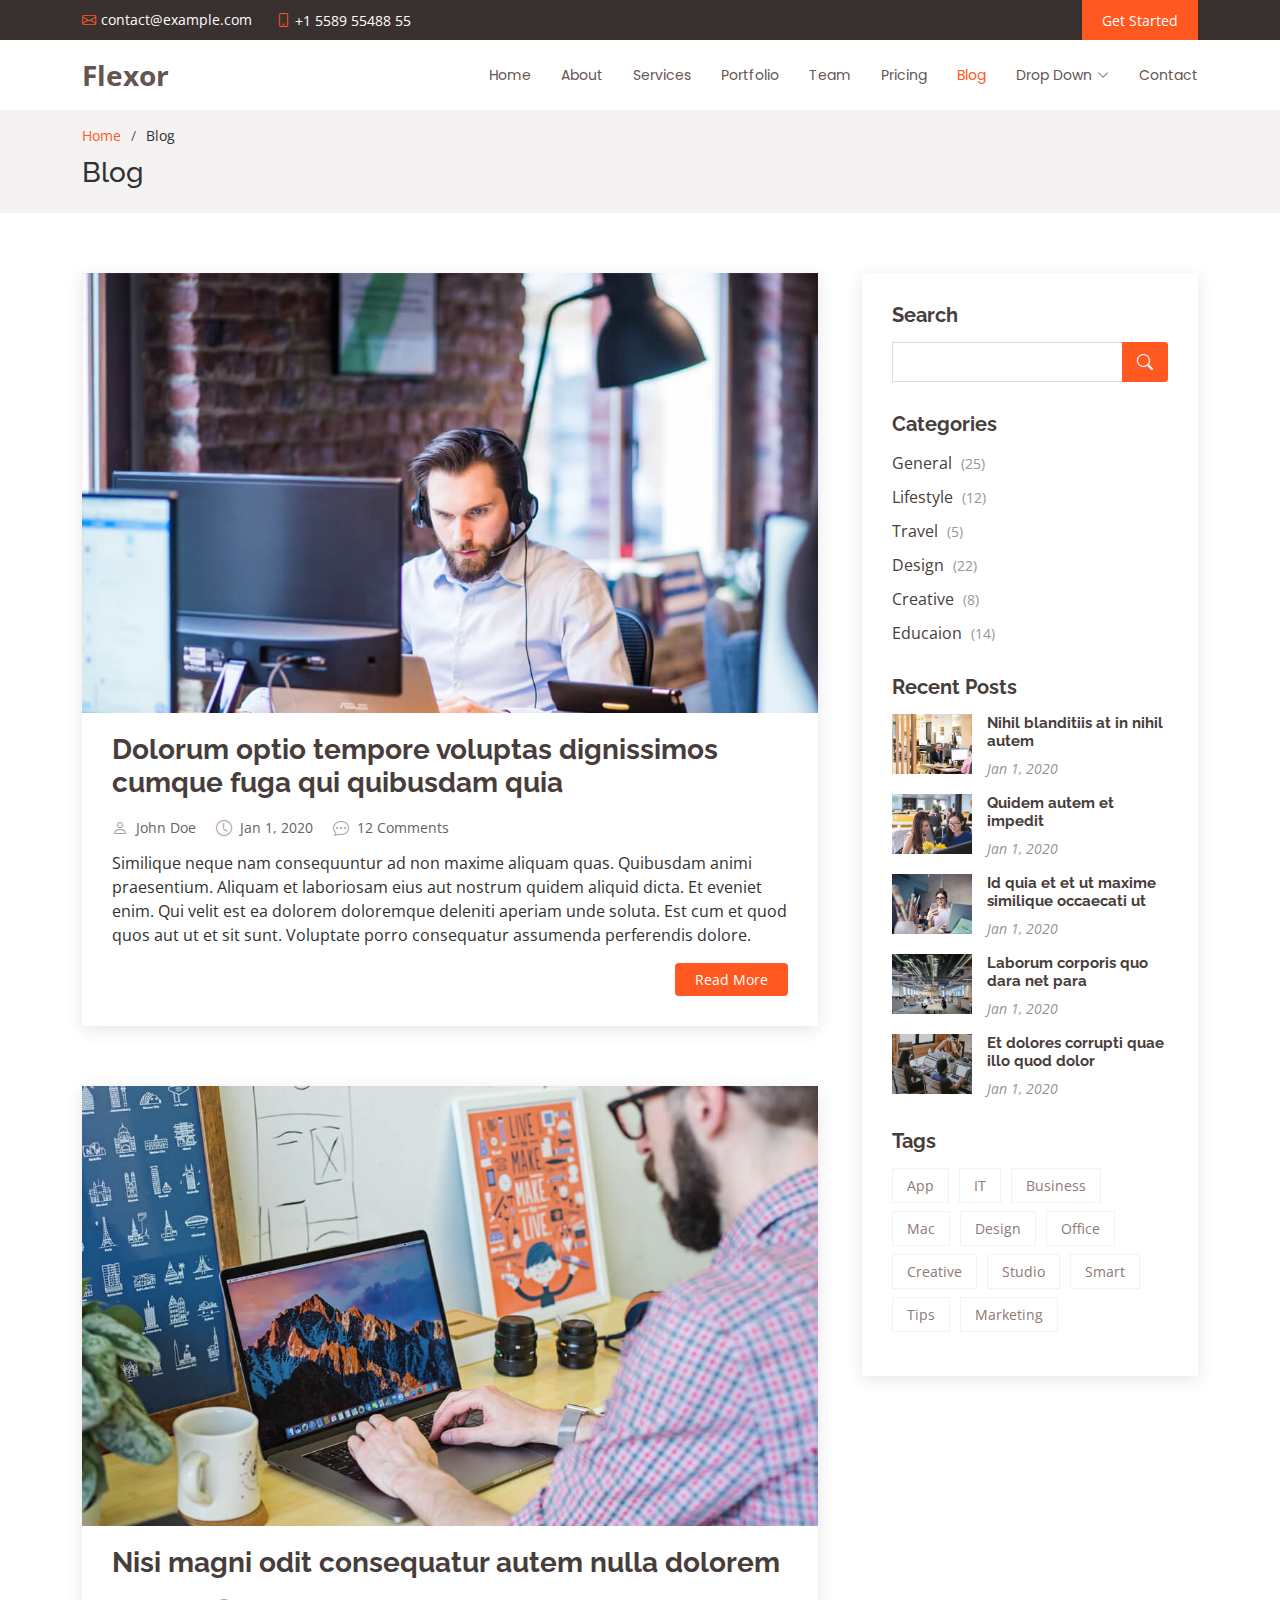
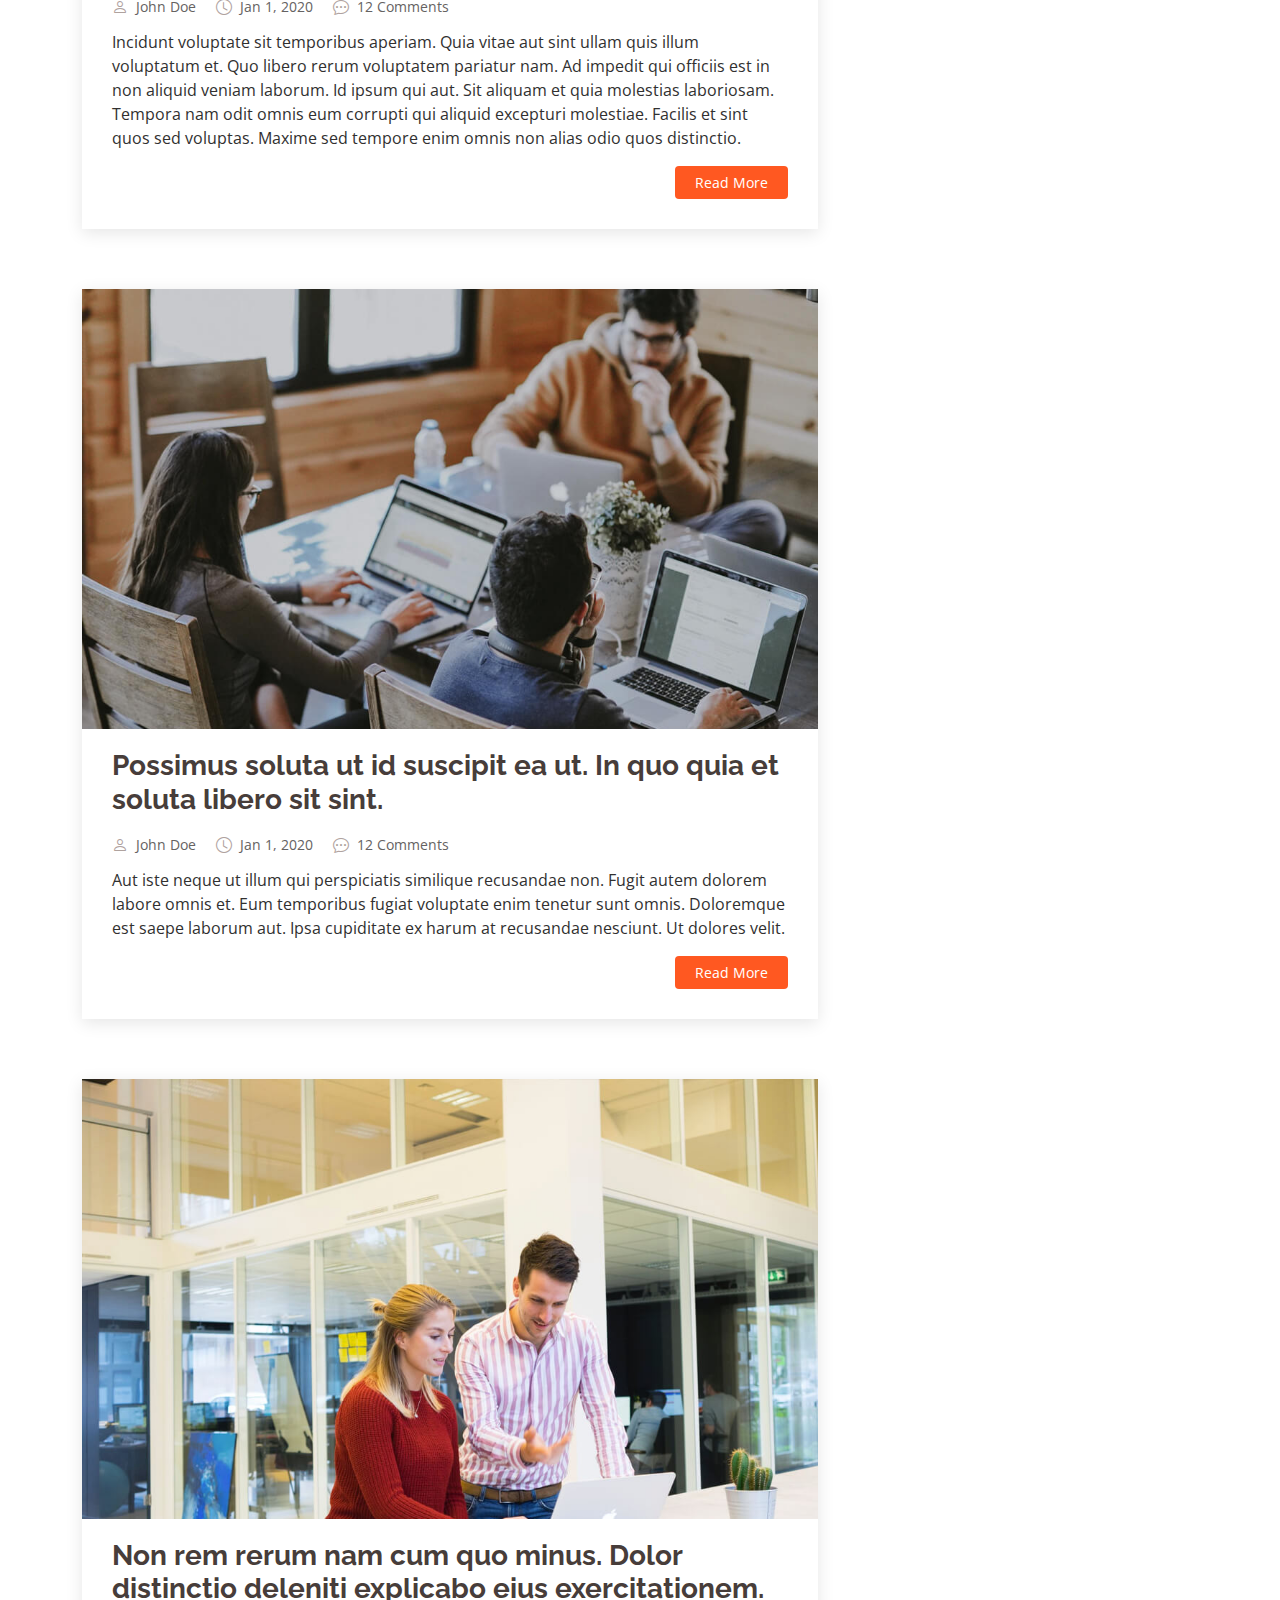
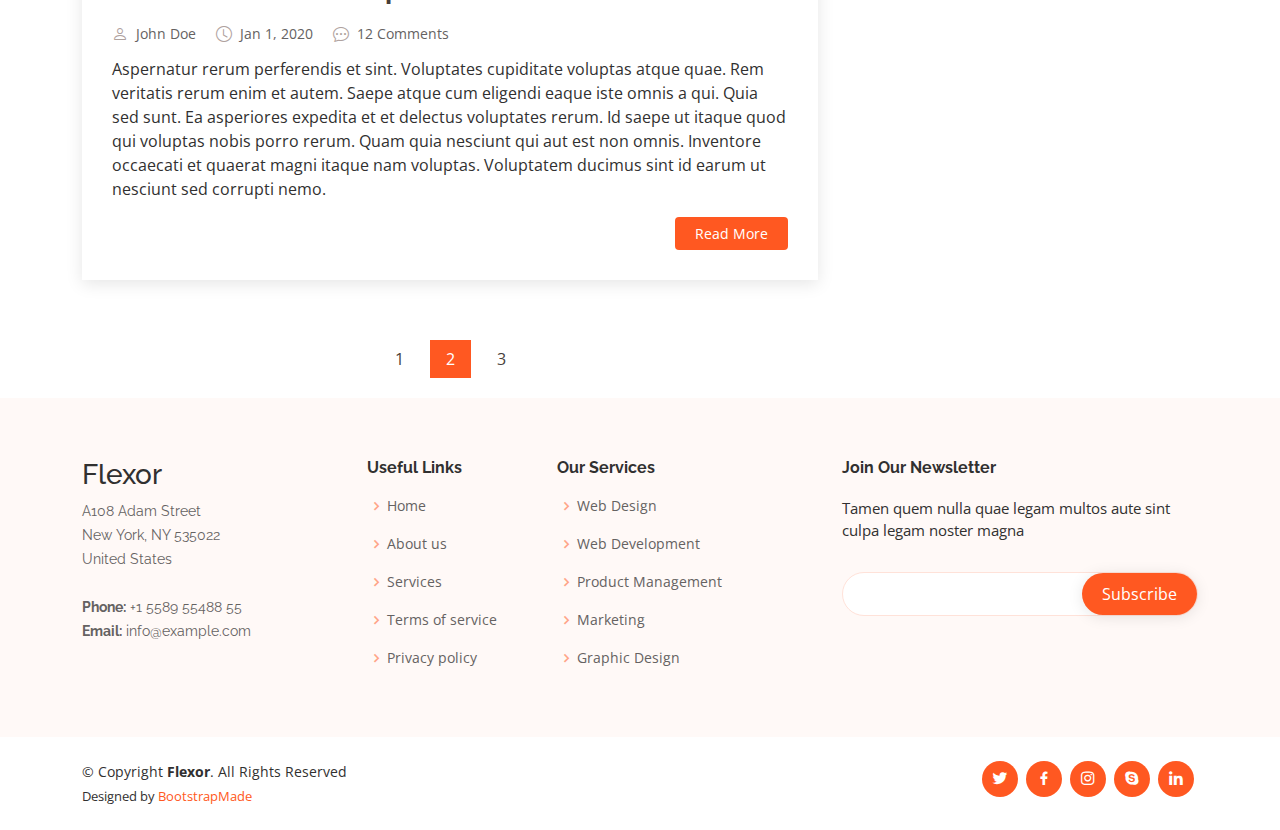
==== blog.html @ d6a5d6d1 "first init" ====
<!DOCTYPE html>
<html lang="en">

<head>
  <meta charset="utf-8">
  <meta content="width=device-width, initial-scale=1.0" name="viewport">

  <title>Blog - Flexor Bootstrap Template</title>
  <meta content="" name="description">
  <meta content="" name="keywords">

  <!-- Favicons -->
  <link href="assets/img/favicon.png" rel="icon">
  <link href="assets/img/apple-touch-icon.png" rel="apple-touch-icon">

  <!-- Google Fonts -->
  <link href="https://fonts.googleapis.com/css?family=Open+Sans:300,300i,400,400i,600,600i,700,700i|Raleway:300,300i,400,400i,500,500i,600,600i,700,700i|Poppins:300,300i,400,400i,500,500i,600,600i,700,700i" rel="stylesheet">

  <!-- Vendor CSS Files -->
  <link href="assets/vendor/aos/aos.css" rel="stylesheet">
  <link href="assets/vendor/bootstrap/css/bootstrap.min.css" rel="stylesheet">
  <link href="assets/vendor/bootstrap-icons/bootstrap-icons.css" rel="stylesheet">
  <link href="assets/vendor/boxicons/css/boxicons.min.css" rel="stylesheet">
  <link href="assets/vendor/glightbox/css/glightbox.min.css" rel="stylesheet">
  <link href="assets/vendor/swiper/swiper-bundle.min.css" rel="stylesheet">

  <!-- Template Main CSS File -->
  <link href="assets/css/style.css" rel="stylesheet">

  <!-- =======================================================
  * Template Name: Flexor
  * Updated: Jan 29 2024 with Bootstrap v5.3.2
  * Template URL: https://bootstrapmade.com/flexor-free-multipurpose-bootstrap-template/
  * Author: BootstrapMade.com
  * License: https://bootstrapmade.com/license/
  ======================================================== -->
</head>

<body>

  <!-- ======= Top Bar ======= -->
  <section id="topbar" class="d-flex align-items-center">
    <div class="container d-flex justify-content-center justify-content-md-between">
      <div class="contact-info d-flex align-items-center">
        <i class="bi bi-envelope d-flex align-items-center"><a href="mailto:contact@example.com">contact@example.com</a></i>
        <i class="bi bi-phone d-flex align-items-center ms-4"><span>+1 5589 55488 55</span></i>
      </div>

      <div class="cta d-none d-md-flex align-items-center">
        <a href="#about" class="scrollto">Get Started</a>
      </div>
    </div>
  </section>

  <!-- ======= Header ======= -->
  <header id="header" class="d-flex align-items-center">
    <div class="container d-flex align-items-center justify-content-between">

      <div class="logo">
        <h1><a href="index.html">Flexor</a></h1>
        <!-- Uncomment below if you prefer to use an image logo -->
        <!-- <a href="index.html"><img src="assets/img/logo.png" alt="" class="img-fluid"></a>-->
      </div>

      <nav id="navbar" class="navbar">
        <ul>
          <li><a class="nav-link scrollto " href="#hero">Home</a></li>
          <li><a class="nav-link scrollto" href="#about">About</a></li>
          <li><a class="nav-link scrollto" href="#services">Services</a></li>
          <li><a class="nav-link scrollto " href="#portfolio">Portfolio</a></li>
          <li><a class="nav-link scrollto" href="#team">Team</a></li>
          <li><a class="nav-link scrollto" href="#pricing">Pricing</a></li>
          <li><a class="active" href="blog.html">Blog</a></li>
          <li class="dropdown"><a href="#"><span>Drop Down</span> <i class="bi bi-chevron-down"></i></a>
            <ul>
              <li><a href="#">Drop Down 1</a></li>
              <li class="dropdown"><a href="#"><span>Deep Drop Down</span> <i class="bi bi-chevron-right"></i></a>
                <ul>
                  <li><a href="#">Deep Drop Down 1</a></li>
                  <li><a href="#">Deep Drop Down 2</a></li>
                  <li><a href="#">Deep Drop Down 3</a></li>
                  <li><a href="#">Deep Drop Down 4</a></li>
                  <li><a href="#">Deep Drop Down 5</a></li>
                </ul>
              </li>
              <li><a href="#">Drop Down 2</a></li>
              <li><a href="#">Drop Down 3</a></li>
              <li><a href="#">Drop Down 4</a></li>
            </ul>
          </li>
          <li><a class="nav-link scrollto" href="#contact">Contact</a></li>
        </ul>
        <i class="bi bi-list mobile-nav-toggle"></i>
      </nav><!-- .navbar -->

    </div>
  </header><!-- End Header -->

  <main id="main">

    <!-- ======= Breadcrumbs ======= -->
    <section id="breadcrumbs" class="breadcrumbs">
      <div class="container">
        <ol>
          <li><a href="index.html">Home</a></li>
          <li>Blog</li>
        </ol>
        <h2>Blog</h2>
      </div>
    </section><!-- End Breadcrumbs -->

    <!-- ======= Blog Section ======= -->
    <section id="blog" class="blog">
      <div class="container" data-aos="fade-up">

        <div class="row">

          <div class="col-lg-8 entries">

            <article class="entry">

              <div class="entry-img">
                <img src="assets/img/blog/blog-1.jpg" alt="" class="img-fluid">
              </div>

              <h2 class="entry-title">
                <a href="blog-single.html">Dolorum optio tempore voluptas dignissimos cumque fuga qui quibusdam quia</a>
              </h2>

              <div class="entry-meta">
                <ul>
                  <li class="d-flex align-items-center"><i class="bi bi-person"></i> <a href="blog-single.html">John Doe</a></li>
                  <li class="d-flex align-items-center"><i class="bi bi-clock"></i> <a href="blog-single.html"><time datetime="2020-01-01">Jan 1, 2020</time></a></li>
                  <li class="d-flex align-items-center"><i class="bi bi-chat-dots"></i> <a href="blog-single.html">12 Comments</a></li>
                </ul>
              </div>

              <div class="entry-content">
                <p>
                  Similique neque nam consequuntur ad non maxime aliquam quas. Quibusdam animi praesentium. Aliquam et laboriosam eius aut nostrum quidem aliquid dicta.
                  Et eveniet enim. Qui velit est ea dolorem doloremque deleniti aperiam unde soluta. Est cum et quod quos aut ut et sit sunt. Voluptate porro consequatur assumenda perferendis dolore.
                </p>
                <div class="read-more">
                  <a href="blog-single.html">Read More</a>
                </div>
              </div>

            </article><!-- End blog entry -->

            <article class="entry">

              <div class="entry-img">
                <img src="assets/img/blog/blog-2.jpg" alt="" class="img-fluid">
              </div>

              <h2 class="entry-title">
                <a href="blog-single.html">Nisi magni odit consequatur autem nulla dolorem</a>
              </h2>

              <div class="entry-meta">
                <ul>
                  <li class="d-flex align-items-center"><i class="bi bi-person"></i> <a href="blog-single.html">John Doe</a></li>
                  <li class="d-flex align-items-center"><i class="bi bi-clock"></i> <a href="blog-single.html"><time datetime="2020-01-01">Jan 1, 2020</time></a></li>
                  <li class="d-flex align-items-center"><i class="bi bi-chat-dots"></i> <a href="blog-single.html">12 Comments</a></li>
                </ul>
              </div>

              <div class="entry-content">
                <p>
                  Incidunt voluptate sit temporibus aperiam. Quia vitae aut sint ullam quis illum voluptatum et. Quo libero rerum voluptatem pariatur nam.
                  Ad impedit qui officiis est in non aliquid veniam laborum. Id ipsum qui aut. Sit aliquam et quia molestias laboriosam. Tempora nam odit omnis eum corrupti qui aliquid excepturi molestiae. Facilis et sint quos sed voluptas. Maxime sed tempore enim omnis non alias odio quos distinctio.
                </p>
                <div class="read-more">
                  <a href="blog-single.html">Read More</a>
                </div>
              </div>

            </article><!-- End blog entry -->

            <article class="entry">

              <div class="entry-img">
                <img src="assets/img/blog/blog-3.jpg" alt="" class="img-fluid">
              </div>

              <h2 class="entry-title">
                <a href="blog-single.html">Possimus soluta ut id suscipit ea ut. In quo quia et soluta libero sit sint.</a>
              </h2>

              <div class="entry-meta">
                <ul>
                  <li class="d-flex align-items-center"><i class="bi bi-person"></i> <a href="blog-single.html">John Doe</a></li>
                  <li class="d-flex align-items-center"><i class="bi bi-clock"></i> <a href="blog-single.html"><time datetime="2020-01-01">Jan 1, 2020</time></a></li>
                  <li class="d-flex align-items-center"><i class="bi bi-chat-dots"></i> <a href="blog-single.html">12 Comments</a></li>
                </ul>
              </div>

              <div class="entry-content">
                <p>
                  Aut iste neque ut illum qui perspiciatis similique recusandae non. Fugit autem dolorem labore omnis et. Eum temporibus fugiat voluptate enim tenetur sunt omnis.
                  Doloremque est saepe laborum aut. Ipsa cupiditate ex harum at recusandae nesciunt. Ut dolores velit.
                </p>
                <div class="read-more">
                  <a href="blog-single.html">Read More</a>
                </div>
              </div>

            </article><!-- End blog entry -->

            <article class="entry">

              <div class="entry-img">
                <img src="assets/img/blog/blog-4.jpg" alt="" class="img-fluid">
              </div>

              <h2 class="entry-title">
                <a href="blog-single.html">Non rem rerum nam cum quo minus. Dolor distinctio deleniti explicabo eius exercitationem.</a>
              </h2>

              <div class="entry-meta">
                <ul>
                  <li class="d-flex align-items-center"><i class="bi bi-person"></i> <a href="blog-single.html">John Doe</a></li>
                  <li class="d-flex align-items-center"><i class="bi bi-clock"></i> <a href="blog-single.html"><time datetime="2020-01-01">Jan 1, 2020</time></a></li>
                  <li class="d-flex align-items-center"><i class="bi bi-chat-dots"></i> <a href="blog-single.html">12 Comments</a></li>
                </ul>
              </div>

              <div class="entry-content">
                <p>
                  Aspernatur rerum perferendis et sint. Voluptates cupiditate voluptas atque quae. Rem veritatis rerum enim et autem. Saepe atque cum eligendi eaque iste omnis a qui.
                  Quia sed sunt. Ea asperiores expedita et et delectus voluptates rerum. Id saepe ut itaque quod qui voluptas nobis porro rerum. Quam quia nesciunt qui aut est non omnis. Inventore occaecati et quaerat magni itaque nam voluptas. Voluptatem ducimus sint id earum ut nesciunt sed corrupti nemo.
                </p>
                <div class="read-more">
                  <a href="blog-single.html">Read More</a>
                </div>
              </div>

            </article><!-- End blog entry -->

            <div class="blog-pagination">
              <ul class="justify-content-center">
                <li><a href="#">1</a></li>
                <li class="active"><a href="#">2</a></li>
                <li><a href="#">3</a></li>
              </ul>
            </div>

          </div><!-- End blog entries list -->

          <div class="col-lg-4">

            <div class="sidebar">

              <h3 class="sidebar-title">Search</h3>
              <div class="sidebar-item search-form">
                <form action="">
                  <input type="text">
                  <button type="submit"><i class="bi bi-search"></i></button>
                </form>
              </div><!-- End sidebar search formn-->

              <h3 class="sidebar-title">Categories</h3>
              <div class="sidebar-item categories">
                <ul>
                  <li><a href="#">General <span>(25)</span></a></li>
                  <li><a href="#">Lifestyle <span>(12)</span></a></li>
                  <li><a href="#">Travel <span>(5)</span></a></li>
                  <li><a href="#">Design <span>(22)</span></a></li>
                  <li><a href="#">Creative <span>(8)</span></a></li>
                  <li><a href="#">Educaion <span>(14)</span></a></li>
                </ul>
              </div><!-- End sidebar categories-->

              <h3 class="sidebar-title">Recent Posts</h3>
              <div class="sidebar-item recent-posts">
                <div class="post-item clearfix">
                  <img src="assets/img/blog/blog-recent-1.jpg" alt="">
                  <h4><a href="blog-single.html">Nihil blanditiis at in nihil autem</a></h4>
                  <time datetime="2020-01-01">Jan 1, 2020</time>
                </div>

                <div class="post-item clearfix">
                  <img src="assets/img/blog/blog-recent-2.jpg" alt="">
                  <h4><a href="blog-single.html">Quidem autem et impedit</a></h4>
                  <time datetime="2020-01-01">Jan 1, 2020</time>
                </div>

                <div class="post-item clearfix">
                  <img src="assets/img/blog/blog-recent-3.jpg" alt="">
                  <h4><a href="blog-single.html">Id quia et et ut maxime similique occaecati ut</a></h4>
                  <time datetime="2020-01-01">Jan 1, 2020</time>
                </div>

                <div class="post-item clearfix">
                  <img src="assets/img/blog/blog-recent-4.jpg" alt="">
                  <h4><a href="blog-single.html">Laborum corporis quo dara net para</a></h4>
                  <time datetime="2020-01-01">Jan 1, 2020</time>
                </div>

                <div class="post-item clearfix">
                  <img src="assets/img/blog/blog-recent-5.jpg" alt="">
                  <h4><a href="blog-single.html">Et dolores corrupti quae illo quod dolor</a></h4>
                  <time datetime="2020-01-01">Jan 1, 2020</time>
                </div>

              </div><!-- End sidebar recent posts-->

              <h3 class="sidebar-title">Tags</h3>
              <div class="sidebar-item tags">
                <ul>
                  <li><a href="#">App</a></li>
                  <li><a href="#">IT</a></li>
                  <li><a href="#">Business</a></li>
                  <li><a href="#">Mac</a></li>
                  <li><a href="#">Design</a></li>
                  <li><a href="#">Office</a></li>
                  <li><a href="#">Creative</a></li>
                  <li><a href="#">Studio</a></li>
                  <li><a href="#">Smart</a></li>
                  <li><a href="#">Tips</a></li>
                  <li><a href="#">Marketing</a></li>
                </ul>
              </div><!-- End sidebar tags-->

            </div><!-- End sidebar -->

          </div><!-- End blog sidebar -->

        </div>

      </div>
    </section><!-- End Blog Section -->

  </main><!-- End #main -->

  <!-- ======= Footer ======= -->
  <footer id="footer">

    <div class="footer-top">
      <div class="container">
        <div class="row">

          <div class="col-lg-3 col-md-6 footer-contact">
            <h3>Flexor</h3>
            <p>
              A108 Adam Street <br>
              New York, NY 535022<br>
              United States <br><br>
              <strong>Phone:</strong> +1 5589 55488 55<br>
              <strong>Email:</strong> info@example.com<br>
            </p>
          </div>

          <div class="col-lg-2 col-md-6 footer-links">
            <h4>Useful Links</h4>
            <ul>
              <li><i class="bx bx-chevron-right"></i> <a href="#">Home</a></li>
              <li><i class="bx bx-chevron-right"></i> <a href="#">About us</a></li>
              <li><i class="bx bx-chevron-right"></i> <a href="#">Services</a></li>
              <li><i class="bx bx-chevron-right"></i> <a href="#">Terms of service</a></li>
              <li><i class="bx bx-chevron-right"></i> <a href="#">Privacy policy</a></li>
            </ul>
          </div>

          <div class="col-lg-3 col-md-6 footer-links">
            <h4>Our Services</h4>
            <ul>
              <li><i class="bx bx-chevron-right"></i> <a href="#">Web Design</a></li>
              <li><i class="bx bx-chevron-right"></i> <a href="#">Web Development</a></li>
              <li><i class="bx bx-chevron-right"></i> <a href="#">Product Management</a></li>
              <li><i class="bx bx-chevron-right"></i> <a href="#">Marketing</a></li>
              <li><i class="bx bx-chevron-right"></i> <a href="#">Graphic Design</a></li>
            </ul>
          </div>

          <div class="col-lg-4 col-md-6 footer-newsletter">
            <h4>Join Our Newsletter</h4>
            <p>Tamen quem nulla quae legam multos aute sint culpa legam noster magna</p>
            <form action="" method="post">
              <input type="email" name="email"><input type="submit" value="Subscribe">
            </form>
          </div>

        </div>
      </div>
    </div>

    <div class="container d-lg-flex py-4">

      <div class="me-lg-auto text-center text-lg-start">
        <div class="copyright">
          &copy; Copyright <strong><span>Flexor</span></strong>. All Rights Reserved
        </div>
        <div class="credits">
          <!-- All the links in the footer should remain intact. -->
          <!-- You can delete the links only if you purchased the pro version. -->
          <!-- Licensing information: https://bootstrapmade.com/license/ -->
          <!-- Purchase the pro version with working PHP/AJAX contact form: https://bootstrapmade.com/flexor-free-multipurpose-bootstrap-template/ -->
          Designed by <a href="https://bootstrapmade.com/">BootstrapMade</a>
        </div>
      </div>
      <div class="social-links text-center text-lg-right pt-3 pt-lg-0">
        <a href="#" class="twitter"><i class="bx bxl-twitter"></i></a>
        <a href="#" class="facebook"><i class="bx bxl-facebook"></i></a>
        <a href="#" class="instagram"><i class="bx bxl-instagram"></i></a>
        <a href="#" class="google-plus"><i class="bx bxl-skype"></i></a>
        <a href="#" class="linkedin"><i class="bx bxl-linkedin"></i></a>
      </div>
    </div>
  </footer><!-- End Footer -->

  <a href="#" class="back-to-top d-flex align-items-center justify-content-center"><i class="bi bi-arrow-up-short"></i></a>

  <!-- Vendor JS Files -->
  <script src="assets/vendor/aos/aos.js"></script>
  <script src="assets/vendor/bootstrap/js/bootstrap.bundle.min.js"></script>
  <script src="assets/vendor/glightbox/js/glightbox.min.js"></script>
  <script src="assets/vendor/isotope-layout/isotope.pkgd.min.js"></script>
  <script src="assets/vendor/swiper/swiper-bundle.min.js"></script>
  <script src="assets/vendor/php-email-form/validate.js"></script>

  <!-- Template Main JS File -->
  <script src="assets/js/main.js"></script>

</body>

</html>
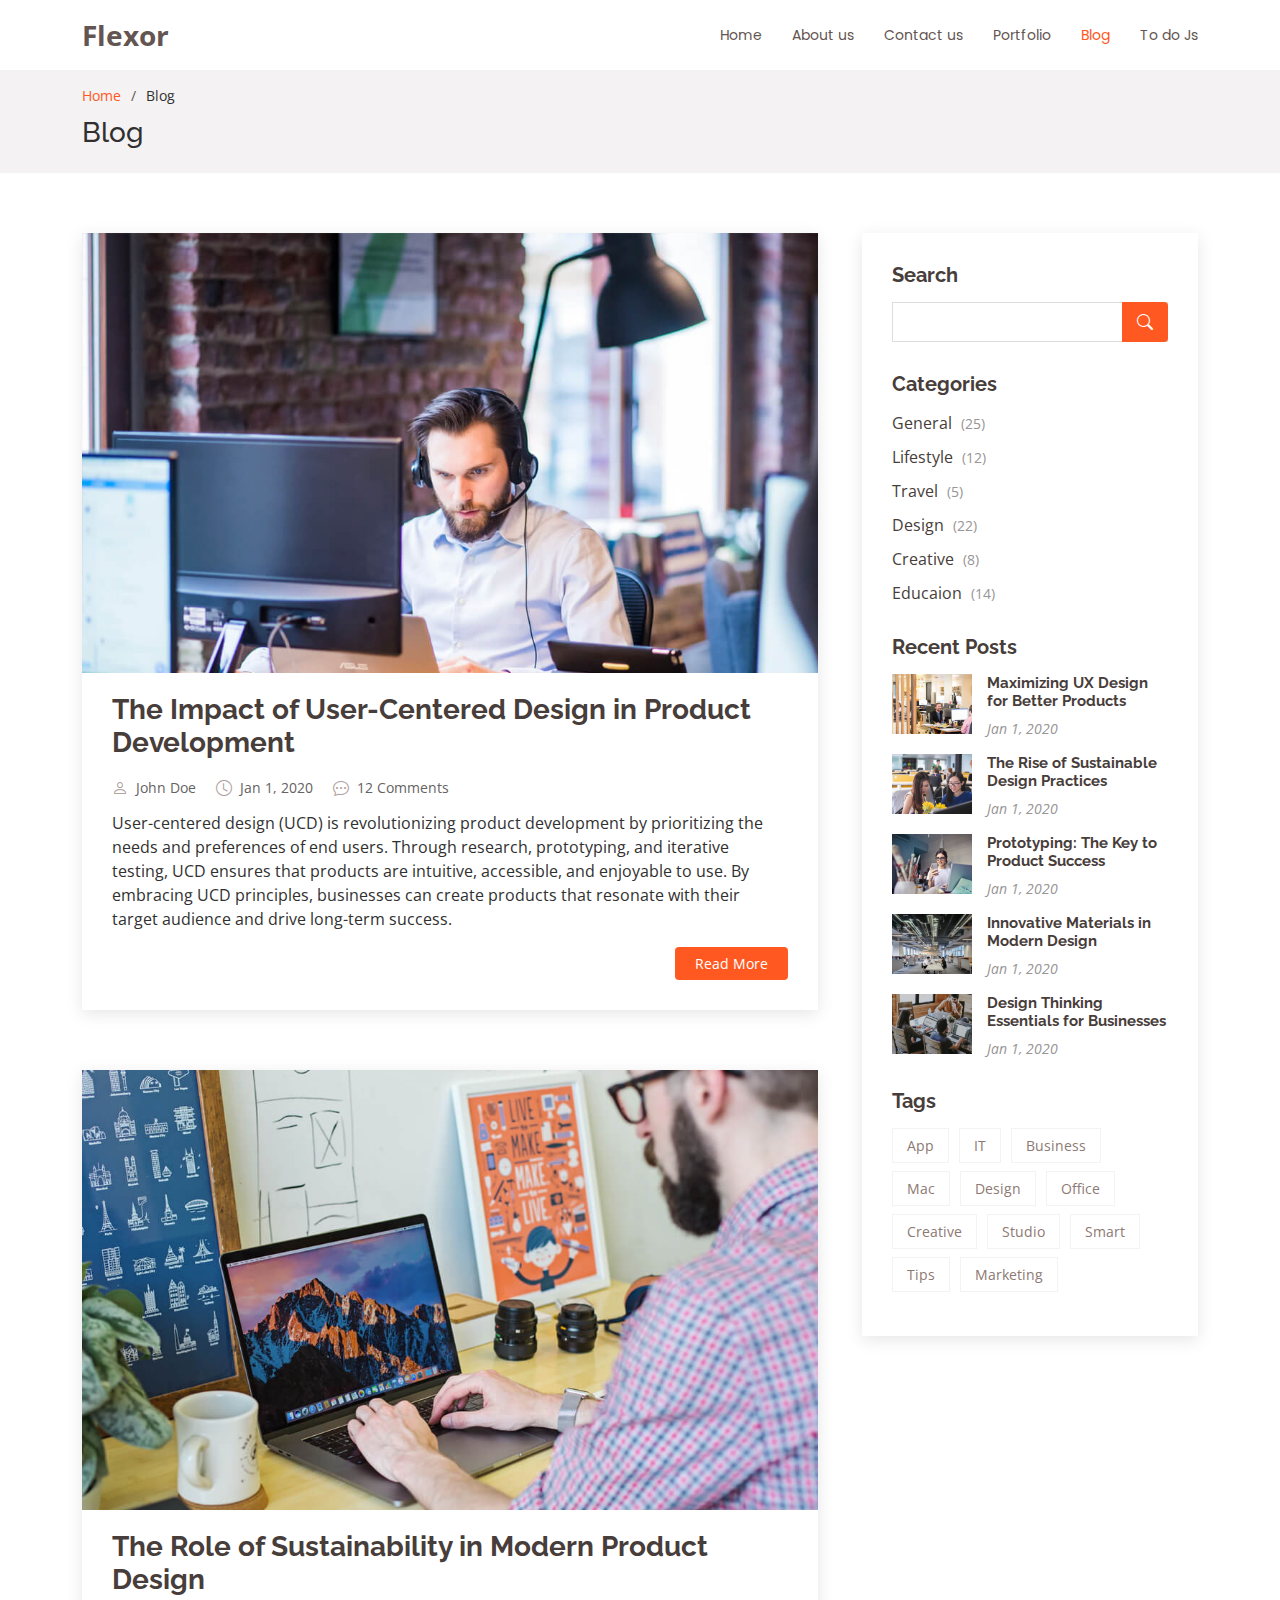
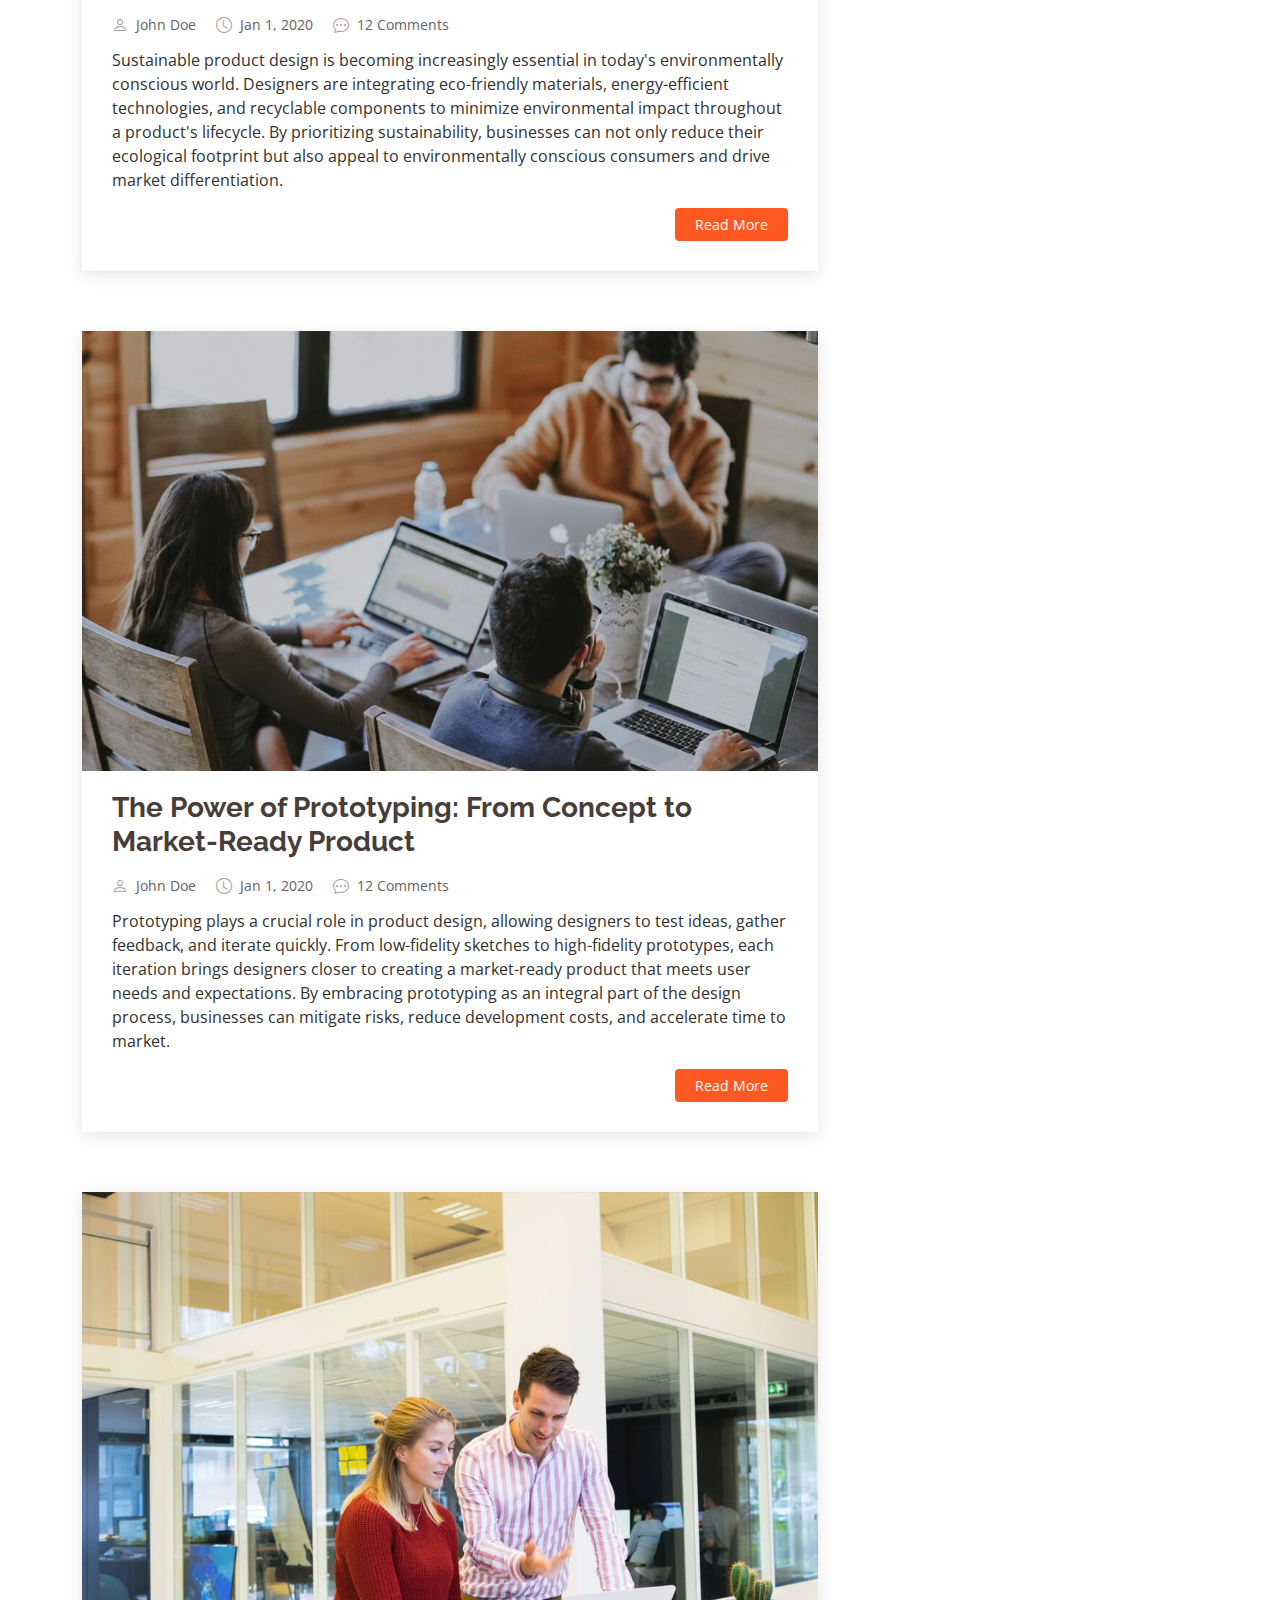
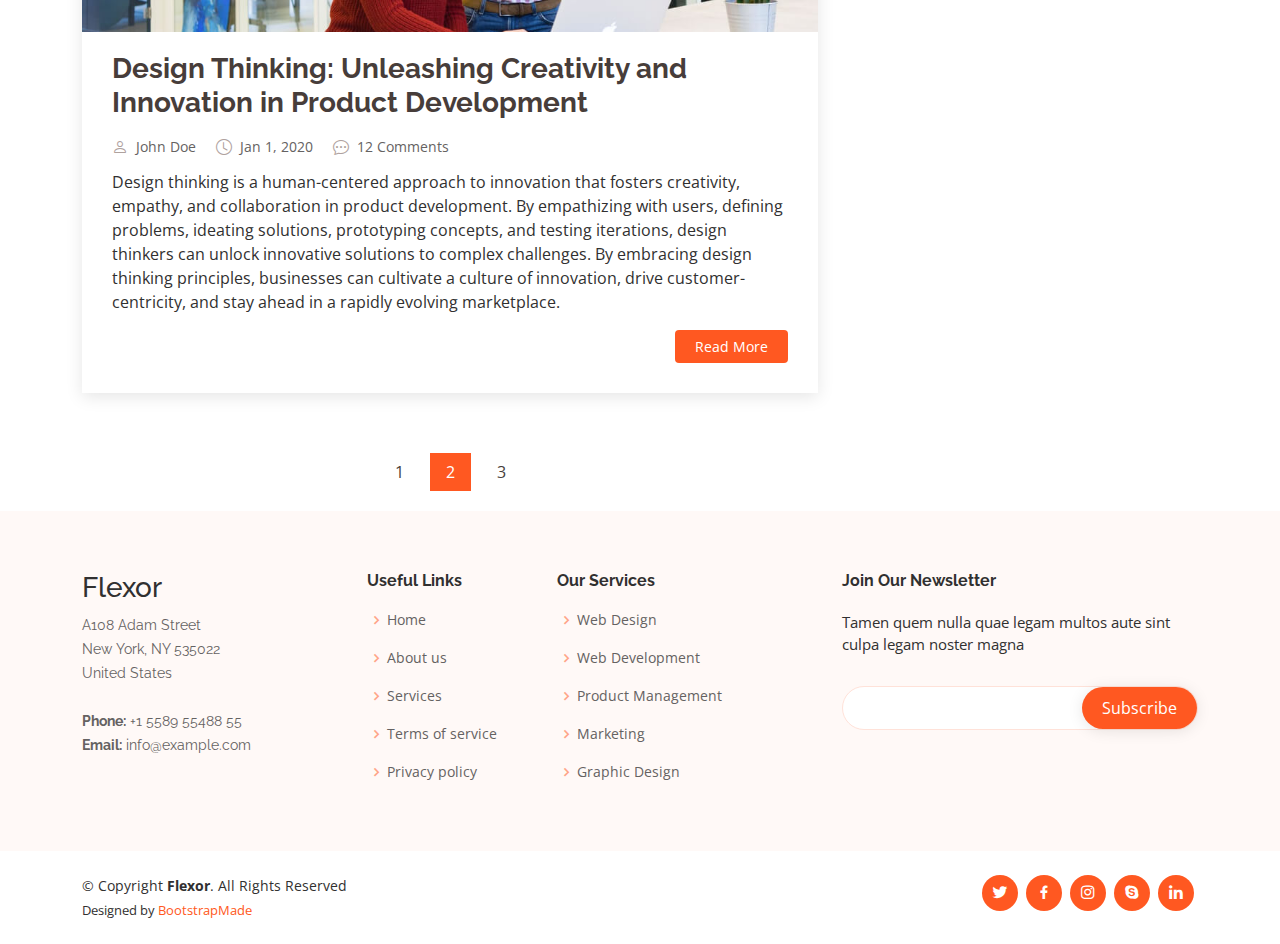
==== commit b8fa5f57: "commit unit create to do list" ====
--- a/blog.html
+++ b/blog.html
@@ -1,427 +1,556 @@
 <!DOCTYPE html>
 <html lang="en">
-
-<head>
-  <meta charset="utf-8">
-  <meta content="width=device-width, initial-scale=1.0" name="viewport">
-
-  <title>Blog - Flexor Bootstrap Template</title>
-  <meta content="" name="description">
-  <meta content="" name="keywords">
-
-  <!-- Favicons -->
-  <link href="assets/img/favicon.png" rel="icon">
-  <link href="assets/img/apple-touch-icon.png" rel="apple-touch-icon">
-
-  <!-- Google Fonts -->
-  <link href="https://fonts.googleapis.com/css?family=Open+Sans:300,300i,400,400i,600,600i,700,700i|Raleway:300,300i,400,400i,500,500i,600,600i,700,700i|Poppins:300,300i,400,400i,500,500i,600,600i,700,700i" rel="stylesheet">
-
-  <!-- Vendor CSS Files -->
-  <link href="assets/vendor/aos/aos.css" rel="stylesheet">
-  <link href="assets/vendor/bootstrap/css/bootstrap.min.css" rel="stylesheet">
-  <link href="assets/vendor/bootstrap-icons/bootstrap-icons.css" rel="stylesheet">
-  <link href="assets/vendor/boxicons/css/boxicons.min.css" rel="stylesheet">
-  <link href="assets/vendor/glightbox/css/glightbox.min.css" rel="stylesheet">
-  <link href="assets/vendor/swiper/swiper-bundle.min.css" rel="stylesheet">
-
-  <!-- Template Main CSS File -->
-  <link href="assets/css/style.css" rel="stylesheet">
-
-  <!-- =======================================================
+  <head>
+    <meta charset="utf-8" />
+    <meta content="width=device-width, initial-scale=1.0" name="viewport" />
+
+    <title>Flexor - Blog</title>
+    <meta content="" name="description" />
+    <meta content="" name="keywords" />
+
+    <!-- Favicons -->
+    <link href="assets/img/favicon.png" rel="icon" />
+    <link href="assets/img/apple-touch-icon.png" rel="apple-touch-icon" />
+
+    <!-- Google Fonts -->
+    <link
+      href="https://fonts.googleapis.com/css?family=Open+Sans:300,300i,400,400i,600,600i,700,700i|Raleway:300,300i,400,400i,500,500i,600,600i,700,700i|Poppins:300,300i,400,400i,500,500i,600,600i,700,700i"
+      rel="stylesheet"
+    />
+
+    <!-- Vendor CSS Files -->
+    <link href="assets/vendor/aos/aos.css" rel="stylesheet" />
+    <link
+      href="assets/vendor/bootstrap/css/bootstrap.min.css"
+      rel="stylesheet"
+    />
+    <link
+      href="assets/vendor/bootstrap-icons/bootstrap-icons.css"
+      rel="stylesheet"
+    />
+    <link href="assets/vendor/boxicons/css/boxicons.min.css" rel="stylesheet" />
+    <link
+      href="assets/vendor/glightbox/css/glightbox.min.css"
+      rel="stylesheet"
+    />
+    <link href="assets/vendor/swiper/swiper-bundle.min.css" rel="stylesheet" />
+
+    <!-- Template Main CSS File -->
+    <link href="assets/css/style.css" rel="stylesheet" />
+
+    <!-- =======================================================
   * Template Name: Flexor
   * Updated: Jan 29 2024 with Bootstrap v5.3.2
   * Template URL: https://bootstrapmade.com/flexor-free-multipurpose-bootstrap-template/
   * Author: BootstrapMade.com
   * License: https://bootstrapmade.com/license/
   ======================================================== -->
-</head>
-
-<body>
-
-  <!-- ======= Top Bar ======= -->
-  <section id="topbar" class="d-flex align-items-center">
-    <div class="container d-flex justify-content-center justify-content-md-between">
-      <div class="contact-info d-flex align-items-center">
-        <i class="bi bi-envelope d-flex align-items-center"><a href="mailto:contact@example.com">contact@example.com</a></i>
-        <i class="bi bi-phone d-flex align-items-center ms-4"><span>+1 5589 55488 55</span></i>
+  </head>
+
+  <body>
+    <!-- ======= Header ======= -->
+    <header id="header" class="d-flex align-items-center">
+      <div class="container d-flex align-items-center justify-content-between">
+        <div class="logo">
+          <h1><a href="index.html">Flexor</a></h1>
+          <!-- Uncomment below if you prefer to use an image logo -->
+          <!-- <a href="index.html"><img src="assets/img/logo.png" alt="" class="img-fluid"></a>-->
+        </div>
+
+        <nav id="navbar" class="navbar">
+          <ul>
+            <li>
+              <a class="nav-link scrollto" href="index.html">Home</a>
+            </li>
+            <li>
+              <a class="nav-link scrollto" href="about-us.html">About us</a>
+            </li>
+            <li>
+              <a class="nav-link scrollto" href="contact-us.html">Contact us</a>
+            </li>
+            <li>
+              <a class="nav-link scrollto" href="portfolio.html">Portfolio</a>
+            </li>
+            <li>
+              <a class="nav-link scrollto active" href="blog.html">Blog</a>
+            </li>
+            <li><a class="nav-link scrollto" href="to-do.html">To do Js</a></li>
+          </ul>
+          <i class="bi bi-list mobile-nav-toggle"></i>
+        </nav>
+        <!-- .navbar -->
       </div>
-
-      <div class="cta d-none d-md-flex align-items-center">
-        <a href="#about" class="scrollto">Get Started</a>
-      </div>
-    </div>
-  </section>
-
-  <!-- ======= Header ======= -->
-  <header id="header" class="d-flex align-items-center">
-    <div class="container d-flex align-items-center justify-content-between">
-
-      <div class="logo">
-        <h1><a href="index.html">Flexor</a></h1>
-        <!-- Uncomment below if you prefer to use an image logo -->
-        <!-- <a href="index.html"><img src="assets/img/logo.png" alt="" class="img-fluid"></a>-->
-      </div>
-
-      <nav id="navbar" class="navbar">
-        <ul>
-          <li><a class="nav-link scrollto " href="#hero">Home</a></li>
-          <li><a class="nav-link scrollto" href="#about">About</a></li>
-          <li><a class="nav-link scrollto" href="#services">Services</a></li>
-          <li><a class="nav-link scrollto " href="#portfolio">Portfolio</a></li>
-          <li><a class="nav-link scrollto" href="#team">Team</a></li>
-          <li><a class="nav-link scrollto" href="#pricing">Pricing</a></li>
-          <li><a class="active" href="blog.html">Blog</a></li>
-          <li class="dropdown"><a href="#"><span>Drop Down</span> <i class="bi bi-chevron-down"></i></a>
-            <ul>
-              <li><a href="#">Drop Down 1</a></li>
-              <li class="dropdown"><a href="#"><span>Deep Drop Down</span> <i class="bi bi-chevron-right"></i></a>
-                <ul>
-                  <li><a href="#">Deep Drop Down 1</a></li>
-                  <li><a href="#">Deep Drop Down 2</a></li>
-                  <li><a href="#">Deep Drop Down 3</a></li>
-                  <li><a href="#">Deep Drop Down 4</a></li>
-                  <li><a href="#">Deep Drop Down 5</a></li>
-                </ul>
-              </li>
-              <li><a href="#">Drop Down 2</a></li>
-              <li><a href="#">Drop Down 3</a></li>
-              <li><a href="#">Drop Down 4</a></li>
-            </ul>
-          </li>
-          <li><a class="nav-link scrollto" href="#contact">Contact</a></li>
-        </ul>
-        <i class="bi bi-list mobile-nav-toggle"></i>
-      </nav><!-- .navbar -->
-
-    </div>
-  </header><!-- End Header -->
-
-  <main id="main">
-
-    <!-- ======= Breadcrumbs ======= -->
-    <section id="breadcrumbs" class="breadcrumbs">
-      <div class="container">
-        <ol>
-          <li><a href="index.html">Home</a></li>
-          <li>Blog</li>
-        </ol>
-        <h2>Blog</h2>
-      </div>
-    </section><!-- End Breadcrumbs -->
-
-    <!-- ======= Blog Section ======= -->
-    <section id="blog" class="blog">
-      <div class="container" data-aos="fade-up">
-
-        <div class="row">
-
-          <div class="col-lg-8 entries">
-
-            <article class="entry">
-
-              <div class="entry-img">
-                <img src="assets/img/blog/blog-1.jpg" alt="" class="img-fluid">
-              </div>
-
-              <h2 class="entry-title">
-                <a href="blog-single.html">Dolorum optio tempore voluptas dignissimos cumque fuga qui quibusdam quia</a>
-              </h2>
-
-              <div class="entry-meta">
-                <ul>
-                  <li class="d-flex align-items-center"><i class="bi bi-person"></i> <a href="blog-single.html">John Doe</a></li>
-                  <li class="d-flex align-items-center"><i class="bi bi-clock"></i> <a href="blog-single.html"><time datetime="2020-01-01">Jan 1, 2020</time></a></li>
-                  <li class="d-flex align-items-center"><i class="bi bi-chat-dots"></i> <a href="blog-single.html">12 Comments</a></li>
+    </header>
+    <!-- End Header -->
+
+    <main id="main">
+      <!-- ======= Breadcrumbs ======= -->
+      <section id="breadcrumbs" class="breadcrumbs">
+        <div class="container">
+          <ol>
+            <li><a href="index.html">Home</a></li>
+            <li>Blog</li>
+          </ol>
+          <h2>Blog</h2>
+        </div>
+      </section>
+      <!-- End Breadcrumbs -->
+
+      <!-- ======= Blog Section ======= -->
+      <section id="blog" class="blog">
+        <div class="container" data-aos="fade-up">
+          <div class="row">
+            <div class="col-lg-8 entries">
+              <article class="entry">
+                <div class="entry-img">
+                  <img
+                    src="assets/img/blog/blog-1.jpg"
+                    alt=""
+                    class="img-fluid"
+                  />
+                </div>
+
+                <h2 class="entry-title">
+                  <a href="#"
+                    >The Impact of User-Centered Design in Product
+                    Development</a
+                  >
+                </h2>
+
+                <div class="entry-meta">
+                  <ul>
+                    <li class="d-flex align-items-center">
+                      <i class="bi bi-person"></i>
+                      <a href="#">John Doe</a>
+                    </li>
+                    <li class="d-flex align-items-center">
+                      <i class="bi bi-clock"></i>
+                      <a href="#"
+                        ><time datetime="2020-01-01">Jan 1, 2020</time></a
+                      >
+                    </li>
+                    <li class="d-flex align-items-center">
+                      <i class="bi bi-chat-dots"></i>
+                      <a href="#">12 Comments</a>
+                    </li>
+                  </ul>
+                </div>
+
+                <div class="entry-content">
+                  <p>
+                    User-centered design (UCD) is revolutionizing product
+                    development by prioritizing the needs and preferences of end
+                    users. Through research, prototyping, and iterative testing,
+                    UCD ensures that products are intuitive, accessible, and
+                    enjoyable to use. By embracing UCD principles, businesses
+                    can create products that resonate with their target audience
+                    and drive long-term success.
+                  </p>
+                  <div class="read-more">
+                    <a href="#">Read More</a>
+                  </div>
+                </div>
+              </article>
+              <!-- End blog entry -->
+
+              <article class="entry">
+                <div class="entry-img">
+                  <img
+                    src="assets/img/blog/blog-2.jpg"
+                    alt=""
+                    class="img-fluid"
+                  />
+                </div>
+
+                <h2 class="entry-title">
+                  <a href="#"
+                    >The Role of Sustainability in Modern Product Design</a
+                  >
+                </h2>
+
+                <div class="entry-meta">
+                  <ul>
+                    <li class="d-flex align-items-center">
+                      <i class="bi bi-person"></i>
+                      <a href="#">John Doe</a>
+                    </li>
+                    <li class="d-flex align-items-center">
+                      <i class="bi bi-clock"></i>
+                      <a href="#"
+                        ><time datetime="2020-01-01">Jan 1, 2020</time></a
+                      >
+                    </li>
+                    <li class="d-flex align-items-center">
+                      <i class="bi bi-chat-dots"></i>
+                      <a href="#">12 Comments</a>
+                    </li>
+                  </ul>
+                </div>
+
+                <div class="entry-content">
+                  <p>
+                    Sustainable product design is becoming increasingly
+                    essential in today's environmentally conscious world.
+                    Designers are integrating eco-friendly materials,
+                    energy-efficient technologies, and recyclable components to
+                    minimize environmental impact throughout a product's
+                    lifecycle. By prioritizing sustainability, businesses can
+                    not only reduce their ecological footprint but also appeal
+                    to environmentally conscious consumers and drive market
+                    differentiation.
+                  </p>
+                  <div class="read-more">
+                    <a href="#">Read More</a>
+                  </div>
+                </div>
+              </article>
+              <!-- End blog entry -->
+
+              <article class="entry">
+                <div class="entry-img">
+                  <img
+                    src="assets/img/blog/blog-3.jpg"
+                    alt=""
+                    class="img-fluid"
+                  />
+                </div>
+
+                <h2 class="entry-title">
+                  <a href="#"
+                    >The Power of Prototyping: From Concept to Market-Ready
+                    Product</a
+                  >
+                </h2>
+
+                <div class="entry-meta">
+                  <ul>
+                    <li class="d-flex align-items-center">
+                      <i class="bi bi-person"></i>
+                      <a href="#">John Doe</a>
+                    </li>
+                    <li class="d-flex align-items-center">
+                      <i class="bi bi-clock"></i>
+                      <a href="#"
+                        ><time datetime="2020-01-01">Jan 1, 2020</time></a
+                      >
+                    </li>
+                    <li class="d-flex align-items-center">
+                      <i class="bi bi-chat-dots"></i>
+                      <a href="#">12 Comments</a>
+                    </li>
+                  </ul>
+                </div>
+
+                <div class="entry-content">
+                  <p>
+                    Prototyping plays a crucial role in product design, allowing
+                    designers to test ideas, gather feedback, and iterate
+                    quickly. From low-fidelity sketches to high-fidelity
+                    prototypes, each iteration brings designers closer to
+                    creating a market-ready product that meets user needs and
+                    expectations. By embracing prototyping as an integral part
+                    of the design process, businesses can mitigate risks, reduce
+                    development costs, and accelerate time to market.
+                  </p>
+                  <div class="read-more">
+                    <a href="#">Read More</a>
+                  </div>
+                </div>
+              </article>
+              <!-- End blog entry -->
+
+              <article class="entry">
+                <div class="entry-img">
+                  <img
+                    src="assets/img/blog/blog-4.jpg"
+                    alt=""
+                    class="img-fluid"
+                  />
+                </div>
+
+                <h2 class="entry-title">
+                  <a href="#"
+                    >Design Thinking: Unleashing Creativity and Innovation in
+                    Product Development</a
+                  >
+                </h2>
+
+                <div class="entry-meta">
+                  <ul>
+                    <li class="d-flex align-items-center">
+                      <i class="bi bi-person"></i>
+                      <a href="#">John Doe</a>
+                    </li>
+                    <li class="d-flex align-items-center">
+                      <i class="bi bi-clock"></i>
+                      <a href="#"
+                        ><time datetime="2020-01-01">Jan 1, 2020</time></a
+                      >
+                    </li>
+                    <li class="d-flex align-items-center">
+                      <i class="bi bi-chat-dots"></i>
+                      <a href="#">12 Comments</a>
+                    </li>
+                  </ul>
+                </div>
+
+                <div class="entry-content">
+                  <p>
+                    Design thinking is a human-centered approach to innovation
+                    that fosters creativity, empathy, and collaboration in
+                    product development. By empathizing with users, defining
+                    problems, ideating solutions, prototyping concepts, and
+                    testing iterations, design thinkers can unlock innovative
+                    solutions to complex challenges. By embracing design
+                    thinking principles, businesses can cultivate a culture of
+                    innovation, drive customer-centricity, and stay ahead in a
+                    rapidly evolving marketplace.
+                  </p>
+                  <div class="read-more">
+                    <a href="#">Read More</a>
+                  </div>
+                </div>
+              </article>
+              <!-- End blog entry -->
+
+              <div class="blog-pagination">
+                <ul class="justify-content-center">
+                  <li><a href="#">1</a></li>
+                  <li class="active"><a href="#">2</a></li>
+                  <li><a href="#">3</a></li>
                 </ul>
               </div>
-
-              <div class="entry-content">
-                <p>
-                  Similique neque nam consequuntur ad non maxime aliquam quas. Quibusdam animi praesentium. Aliquam et laboriosam eius aut nostrum quidem aliquid dicta.
-                  Et eveniet enim. Qui velit est ea dolorem doloremque deleniti aperiam unde soluta. Est cum et quod quos aut ut et sit sunt. Voluptate porro consequatur assumenda perferendis dolore.
-                </p>
-                <div class="read-more">
-                  <a href="blog-single.html">Read More</a>
-                </div>
+            </div>
+            <!-- End blog entries list -->
+
+            <div class="col-lg-4">
+              <div class="sidebar">
+                <h3 class="sidebar-title">Search</h3>
+                <div class="sidebar-item search-form">
+                  <form action="">
+                    <input type="text" />
+                    <button type="submit"><i class="bi bi-search"></i></button>
+                  </form>
+                </div>
+                <!-- End sidebar search formn-->
+
+                <h3 class="sidebar-title">Categories</h3>
+                <div class="sidebar-item categories">
+                  <ul>
+                    <li>
+                      <a href="#">General <span>(25)</span></a>
+                    </li>
+                    <li>
+                      <a href="#">Lifestyle <span>(12)</span></a>
+                    </li>
+                    <li>
+                      <a href="#">Travel <span>(5)</span></a>
+                    </li>
+                    <li>
+                      <a href="#">Design <span>(22)</span></a>
+                    </li>
+                    <li>
+                      <a href="#">Creative <span>(8)</span></a>
+                    </li>
+                    <li>
+                      <a href="#">Educaion <span>(14)</span></a>
+                    </li>
+                  </ul>
+                </div>
+                <!-- End sidebar categories-->
+
+                <h3 class="sidebar-title">Recent Posts</h3>
+                <div class="sidebar-item recent-posts">
+                  <div class="post-item clearfix">
+                    <img src="assets/img/blog/blog-recent-1.jpg" alt="" />
+                    <h4>
+                      <a href="#">Maximizing UX Design for Better Products</a>
+                    </h4>
+                    <time datetime="2020-01-01">Jan 1, 2020</time>
+                  </div>
+
+                  <div class="post-item clearfix">
+                    <img src="assets/img/blog/blog-recent-2.jpg" alt="" />
+                    <h4>
+                      <a href="#">The Rise of Sustainable Design Practices</a>
+                    </h4>
+                    <time datetime="2020-01-01">Jan 1, 2020</time>
+                  </div>
+
+                  <div class="post-item clearfix">
+                    <img src="assets/img/blog/blog-recent-3.jpg" alt="" />
+                    <h4>
+                      <a href="#">Prototyping: The Key to Product Success</a>
+                    </h4>
+                    <time datetime="2020-01-01">Jan 1, 2020</time>
+                  </div>
+
+                  <div class="post-item clearfix">
+                    <img src="assets/img/blog/blog-recent-4.jpg" alt="" />
+                    <h4>
+                      <a href="#">Innovative Materials in Modern Design</a>
+                    </h4>
+                    <time datetime="2020-01-01">Jan 1, 2020</time>
+                  </div>
+
+                  <div class="post-item clearfix">
+                    <img src="assets/img/blog/blog-recent-5.jpg" alt="" />
+                    <h4>
+                      <a href="#">Design Thinking Essentials for Businesses</a>
+                    </h4>
+                    <time datetime="2020-01-01">Jan 1, 2020</time>
+                  </div>
+                </div>
+                <!-- End sidebar recent posts-->
+
+                <h3 class="sidebar-title">Tags</h3>
+                <div class="sidebar-item tags">
+                  <ul>
+                    <li><a href="#">App</a></li>
+                    <li><a href="#">IT</a></li>
+                    <li><a href="#">Business</a></li>
+                    <li><a href="#">Mac</a></li>
+                    <li><a href="#">Design</a></li>
+                    <li><a href="#">Office</a></li>
+                    <li><a href="#">Creative</a></li>
+                    <li><a href="#">Studio</a></li>
+                    <li><a href="#">Smart</a></li>
+                    <li><a href="#">Tips</a></li>
+                    <li><a href="#">Marketing</a></li>
+                  </ul>
+                </div>
+                <!-- End sidebar tags-->
               </div>
-
-            </article><!-- End blog entry -->
-
-            <article class="entry">
-
-              <div class="entry-img">
-                <img src="assets/img/blog/blog-2.jpg" alt="" class="img-fluid">
-              </div>
-
-              <h2 class="entry-title">
-                <a href="blog-single.html">Nisi magni odit consequatur autem nulla dolorem</a>
-              </h2>
-
-              <div class="entry-meta">
-                <ul>
-                  <li class="d-flex align-items-center"><i class="bi bi-person"></i> <a href="blog-single.html">John Doe</a></li>
-                  <li class="d-flex align-items-center"><i class="bi bi-clock"></i> <a href="blog-single.html"><time datetime="2020-01-01">Jan 1, 2020</time></a></li>
-                  <li class="d-flex align-items-center"><i class="bi bi-chat-dots"></i> <a href="blog-single.html">12 Comments</a></li>
-                </ul>
-              </div>
-
-              <div class="entry-content">
-                <p>
-                  Incidunt voluptate sit temporibus aperiam. Quia vitae aut sint ullam quis illum voluptatum et. Quo libero rerum voluptatem pariatur nam.
-                  Ad impedit qui officiis est in non aliquid veniam laborum. Id ipsum qui aut. Sit aliquam et quia molestias laboriosam. Tempora nam odit omnis eum corrupti qui aliquid excepturi molestiae. Facilis et sint quos sed voluptas. Maxime sed tempore enim omnis non alias odio quos distinctio.
-                </p>
-                <div class="read-more">
-                  <a href="blog-single.html">Read More</a>
-                </div>
-              </div>
-
-            </article><!-- End blog entry -->
-
-            <article class="entry">
-
-              <div class="entry-img">
-                <img src="assets/img/blog/blog-3.jpg" alt="" class="img-fluid">
-              </div>
-
-              <h2 class="entry-title">
-                <a href="blog-single.html">Possimus soluta ut id suscipit ea ut. In quo quia et soluta libero sit sint.</a>
-              </h2>
-
-              <div class="entry-meta">
-                <ul>
-                  <li class="d-flex align-items-center"><i class="bi bi-person"></i> <a href="blog-single.html">John Doe</a></li>
-                  <li class="d-flex align-items-center"><i class="bi bi-clock"></i> <a href="blog-single.html"><time datetime="2020-01-01">Jan 1, 2020</time></a></li>
-                  <li class="d-flex align-items-center"><i class="bi bi-chat-dots"></i> <a href="blog-single.html">12 Comments</a></li>
-                </ul>
-              </div>
-
-              <div class="entry-content">
-                <p>
-                  Aut iste neque ut illum qui perspiciatis similique recusandae non. Fugit autem dolorem labore omnis et. Eum temporibus fugiat voluptate enim tenetur sunt omnis.
-                  Doloremque est saepe laborum aut. Ipsa cupiditate ex harum at recusandae nesciunt. Ut dolores velit.
-                </p>
-                <div class="read-more">
-                  <a href="blog-single.html">Read More</a>
-                </div>
-              </div>
-
-            </article><!-- End blog entry -->
-
-            <article class="entry">
-
-              <div class="entry-img">
-                <img src="assets/img/blog/blog-4.jpg" alt="" class="img-fluid">
-              </div>
-
-              <h2 class="entry-title">
-                <a href="blog-single.html">Non rem rerum nam cum quo minus. Dolor distinctio deleniti explicabo eius exercitationem.</a>
-              </h2>
-
-              <div class="entry-meta">
-                <ul>
-                  <li class="d-flex align-items-center"><i class="bi bi-person"></i> <a href="blog-single.html">John Doe</a></li>
-                  <li class="d-flex align-items-center"><i class="bi bi-clock"></i> <a href="blog-single.html"><time datetime="2020-01-01">Jan 1, 2020</time></a></li>
-                  <li class="d-flex align-items-center"><i class="bi bi-chat-dots"></i> <a href="blog-single.html">12 Comments</a></li>
-                </ul>
-              </div>
-
-              <div class="entry-content">
-                <p>
-                  Aspernatur rerum perferendis et sint. Voluptates cupiditate voluptas atque quae. Rem veritatis rerum enim et autem. Saepe atque cum eligendi eaque iste omnis a qui.
-                  Quia sed sunt. Ea asperiores expedita et et delectus voluptates rerum. Id saepe ut itaque quod qui voluptas nobis porro rerum. Quam quia nesciunt qui aut est non omnis. Inventore occaecati et quaerat magni itaque nam voluptas. Voluptatem ducimus sint id earum ut nesciunt sed corrupti nemo.
-                </p>
-                <div class="read-more">
-                  <a href="blog-single.html">Read More</a>
-                </div>
-              </div>
-
-            </article><!-- End blog entry -->
-
-            <div class="blog-pagination">
-              <ul class="justify-content-center">
-                <li><a href="#">1</a></li>
-                <li class="active"><a href="#">2</a></li>
-                <li><a href="#">3</a></li>
+              <!-- End sidebar -->
+            </div>
+            <!-- End blog sidebar -->
+          </div>
+        </div>
+      </section>
+      <!-- End Blog Section -->
+    </main>
+    <!-- End #main -->
+
+    <!-- ======= Footer ======= -->
+    <footer id="footer">
+      <div class="footer-top">
+        <div class="container">
+          <div class="row">
+            <div class="col-lg-3 col-md-6 footer-contact">
+              <h3>Flexor</h3>
+              <p>
+                A108 Adam Street <br />
+                New York, NY 535022<br />
+                United States <br /><br />
+                <strong>Phone:</strong> +1 5589 55488 55<br />
+                <strong>Email:</strong> info@example.com<br />
+              </p>
+            </div>
+
+            <div class="col-lg-2 col-md-6 footer-links">
+              <h4>Useful Links</h4>
+              <ul>
+                <li>
+                  <i class="bx bx-chevron-right"></i> <a href="#">Home</a>
+                </li>
+                <li>
+                  <i class="bx bx-chevron-right"></i> <a href="#">About us</a>
+                </li>
+                <li>
+                  <i class="bx bx-chevron-right"></i> <a href="#">Services</a>
+                </li>
+                <li>
+                  <i class="bx bx-chevron-right"></i>
+                  <a href="#">Terms of service</a>
+                </li>
+                <li>
+                  <i class="bx bx-chevron-right"></i>
+                  <a href="#">Privacy policy</a>
+                </li>
               </ul>
             </div>
 
-          </div><!-- End blog entries list -->
-
-          <div class="col-lg-4">
-
-            <div class="sidebar">
-
-              <h3 class="sidebar-title">Search</h3>
-              <div class="sidebar-item search-form">
-                <form action="">
-                  <input type="text">
-                  <button type="submit"><i class="bi bi-search"></i></button>
-                </form>
-              </div><!-- End sidebar search formn-->
-
-              <h3 class="sidebar-title">Categories</h3>
-              <div class="sidebar-item categories">
-                <ul>
-                  <li><a href="#">General <span>(25)</span></a></li>
-                  <li><a href="#">Lifestyle <span>(12)</span></a></li>
-                  <li><a href="#">Travel <span>(5)</span></a></li>
-                  <li><a href="#">Design <span>(22)</span></a></li>
-                  <li><a href="#">Creative <span>(8)</span></a></li>
-                  <li><a href="#">Educaion <span>(14)</span></a></li>
-                </ul>
-              </div><!-- End sidebar categories-->
-
-              <h3 class="sidebar-title">Recent Posts</h3>
-              <div class="sidebar-item recent-posts">
-                <div class="post-item clearfix">
-                  <img src="assets/img/blog/blog-recent-1.jpg" alt="">
-                  <h4><a href="blog-single.html">Nihil blanditiis at in nihil autem</a></h4>
-                  <time datetime="2020-01-01">Jan 1, 2020</time>
-                </div>
-
-                <div class="post-item clearfix">
-                  <img src="assets/img/blog/blog-recent-2.jpg" alt="">
-                  <h4><a href="blog-single.html">Quidem autem et impedit</a></h4>
-                  <time datetime="2020-01-01">Jan 1, 2020</time>
-                </div>
-
-                <div class="post-item clearfix">
-                  <img src="assets/img/blog/blog-recent-3.jpg" alt="">
-                  <h4><a href="blog-single.html">Id quia et et ut maxime similique occaecati ut</a></h4>
-                  <time datetime="2020-01-01">Jan 1, 2020</time>
-                </div>
-
-                <div class="post-item clearfix">
-                  <img src="assets/img/blog/blog-recent-4.jpg" alt="">
-                  <h4><a href="blog-single.html">Laborum corporis quo dara net para</a></h4>
-                  <time datetime="2020-01-01">Jan 1, 2020</time>
-                </div>
-
-                <div class="post-item clearfix">
-                  <img src="assets/img/blog/blog-recent-5.jpg" alt="">
-                  <h4><a href="blog-single.html">Et dolores corrupti quae illo quod dolor</a></h4>
-                  <time datetime="2020-01-01">Jan 1, 2020</time>
-                </div>
-
-              </div><!-- End sidebar recent posts-->
-
-              <h3 class="sidebar-title">Tags</h3>
-              <div class="sidebar-item tags">
-                <ul>
-                  <li><a href="#">App</a></li>
-                  <li><a href="#">IT</a></li>
-                  <li><a href="#">Business</a></li>
-                  <li><a href="#">Mac</a></li>
-                  <li><a href="#">Design</a></li>
-                  <li><a href="#">Office</a></li>
-                  <li><a href="#">Creative</a></li>
-                  <li><a href="#">Studio</a></li>
-                  <li><a href="#">Smart</a></li>
-                  <li><a href="#">Tips</a></li>
-                  <li><a href="#">Marketing</a></li>
-                </ul>
-              </div><!-- End sidebar tags-->
-
-            </div><!-- End sidebar -->
-
-          </div><!-- End blog sidebar -->
-
-        </div>
-
-      </div>
-    </section><!-- End Blog Section -->
-
-  </main><!-- End #main -->
-
-  <!-- ======= Footer ======= -->
-  <footer id="footer">
-
-    <div class="footer-top">
-      <div class="container">
-        <div class="row">
-
-          <div class="col-lg-3 col-md-6 footer-contact">
-            <h3>Flexor</h3>
-            <p>
-              A108 Adam Street <br>
-              New York, NY 535022<br>
-              United States <br><br>
-              <strong>Phone:</strong> +1 5589 55488 55<br>
-              <strong>Email:</strong> info@example.com<br>
-            </p>
+            <div class="col-lg-3 col-md-6 footer-links">
+              <h4>Our Services</h4>
+              <ul>
+                <li>
+                  <i class="bx bx-chevron-right"></i> <a href="#">Web Design</a>
+                </li>
+                <li>
+                  <i class="bx bx-chevron-right"></i>
+                  <a href="#">Web Development</a>
+                </li>
+                <li>
+                  <i class="bx bx-chevron-right"></i>
+                  <a href="#">Product Management</a>
+                </li>
+                <li>
+                  <i class="bx bx-chevron-right"></i> <a href="#">Marketing</a>
+                </li>
+                <li>
+                  <i class="bx bx-chevron-right"></i>
+                  <a href="#">Graphic Design</a>
+                </li>
+              </ul>
+            </div>
+
+            <div class="col-lg-4 col-md-6 footer-newsletter">
+              <h4>Join Our Newsletter</h4>
+              <p>
+                Tamen quem nulla quae legam multos aute sint culpa legam noster
+                magna
+              </p>
+              <form action="" method="post">
+                <input type="email" name="email" /><input
+                  type="submit"
+                  value="Subscribe"
+                />
+              </form>
+            </div>
           </div>
-
-          <div class="col-lg-2 col-md-6 footer-links">
-            <h4>Useful Links</h4>
-            <ul>
-              <li><i class="bx bx-chevron-right"></i> <a href="#">Home</a></li>
-              <li><i class="bx bx-chevron-right"></i> <a href="#">About us</a></li>
-              <li><i class="bx bx-chevron-right"></i> <a href="#">Services</a></li>
-              <li><i class="bx bx-chevron-right"></i> <a href="#">Terms of service</a></li>
-              <li><i class="bx bx-chevron-right"></i> <a href="#">Privacy policy</a></li>
-            </ul>
-          </div>
-
-          <div class="col-lg-3 col-md-6 footer-links">
-            <h4>Our Services</h4>
-            <ul>
-              <li><i class="bx bx-chevron-right"></i> <a href="#">Web Design</a></li>
-              <li><i class="bx bx-chevron-right"></i> <a href="#">Web Development</a></li>
-              <li><i class="bx bx-chevron-right"></i> <a href="#">Product Management</a></li>
-              <li><i class="bx bx-chevron-right"></i> <a href="#">Marketing</a></li>
-              <li><i class="bx bx-chevron-right"></i> <a href="#">Graphic Design</a></li>
-            </ul>
-          </div>
-
-          <div class="col-lg-4 col-md-6 footer-newsletter">
-            <h4>Join Our Newsletter</h4>
-            <p>Tamen quem nulla quae legam multos aute sint culpa legam noster magna</p>
-            <form action="" method="post">
-              <input type="email" name="email"><input type="submit" value="Subscribe">
-            </form>
-          </div>
-
         </div>
       </div>
-    </div>
-
-    <div class="container d-lg-flex py-4">
-
-      <div class="me-lg-auto text-center text-lg-start">
-        <div class="copyright">
-          &copy; Copyright <strong><span>Flexor</span></strong>. All Rights Reserved
+
+      <div class="container d-lg-flex py-4">
+        <div class="me-lg-auto text-center text-lg-start">
+          <div class="copyright">
+            &copy; Copyright <strong><span>Flexor</span></strong
+            >. All Rights Reserved
+          </div>
+          <div class="credits">
+            <!-- All the links in the footer should remain intact. -->
+            <!-- You can delete the links only if you purchased the pro version. -->
+            <!-- Licensing information: https://bootstrapmade.com/license/ -->
+            <!-- Purchase the pro version with working PHP/AJAX contact form: https://bootstrapmade.com/flexor-free-multipurpose-bootstrap-template/ -->
+            Designed by <a href="https://bootstrapmade.com/">BootstrapMade</a>
+          </div>
         </div>
-        <div class="credits">
-          <!-- All the links in the footer should remain intact. -->
-          <!-- You can delete the links only if you purchased the pro version. -->
-          <!-- Licensing information: https://bootstrapmade.com/license/ -->
-          <!-- Purchase the pro version with working PHP/AJAX contact form: https://bootstrapmade.com/flexor-free-multipurpose-bootstrap-template/ -->
-          Designed by <a href="https://bootstrapmade.com/">BootstrapMade</a>
+        <div class="social-links text-center text-lg-right pt-3 pt-lg-0">
+          <a href="#" class="twitter"><i class="bx bxl-twitter"></i></a>
+          <a href="#" class="facebook"><i class="bx bxl-facebook"></i></a>
+          <a href="#" class="instagram"><i class="bx bxl-instagram"></i></a>
+          <a href="#" class="google-plus"><i class="bx bxl-skype"></i></a>
+          <a href="#" class="linkedin"><i class="bx bxl-linkedin"></i></a>
         </div>
       </div>
-      <div class="social-links text-center text-lg-right pt-3 pt-lg-0">
-        <a href="#" class="twitter"><i class="bx bxl-twitter"></i></a>
-        <a href="#" class="facebook"><i class="bx bxl-facebook"></i></a>
-        <a href="#" class="instagram"><i class="bx bxl-instagram"></i></a>
-        <a href="#" class="google-plus"><i class="bx bxl-skype"></i></a>
-        <a href="#" class="linkedin"><i class="bx bxl-linkedin"></i></a>
-      </div>
-    </div>
-  </footer><!-- End Footer -->
-
-  <a href="#" class="back-to-top d-flex align-items-center justify-content-center"><i class="bi bi-arrow-up-short"></i></a>
-
-  <!-- Vendor JS Files -->
-  <script src="assets/vendor/aos/aos.js"></script>
-  <script src="assets/vendor/bootstrap/js/bootstrap.bundle.min.js"></script>
-  <script src="assets/vendor/glightbox/js/glightbox.min.js"></script>
-  <script src="assets/vendor/isotope-layout/isotope.pkgd.min.js"></script>
-  <script src="assets/vendor/swiper/swiper-bundle.min.js"></script>
-  <script src="assets/vendor/php-email-form/validate.js"></script>
-
-  <!-- Template Main JS File -->
-  <script src="assets/js/main.js"></script>
-
-</body>
-
-</html>+    </footer>
+    <!-- End Footer -->
+
+    <a
+      href="#"
+      class="back-to-top d-flex align-items-center justify-content-center"
+      ><i class="bi bi-arrow-up-short"></i
+    ></a>
+
+    <!-- Vendor JS Files -->
+    <script src="assets/vendor/aos/aos.js"></script>
+    <script src="assets/vendor/bootstrap/js/bootstrap.bundle.min.js"></script>
+    <script src="assets/vendor/glightbox/js/glightbox.min.js"></script>
+    <script src="assets/vendor/isotope-layout/isotope.pkgd.min.js"></script>
+    <script src="assets/vendor/swiper/swiper-bundle.min.js"></script>
+    <script src="assets/vendor/php-email-form/validate.js"></script>
+
+    <!-- Template Main JS File -->
+    <script src="assets/js/main.js"></script>
+  </body>
+</html>
--- a/assets/css/style.css
+++ b/assets/css/style.css
@@ -205,7 +205,7 @@
 .navbar a:hover,
 .navbar .active,
 .navbar .active:focus,
-.navbar li:hover>a {
+.navbar li:hover > a {
   color: #ff5821;
 }
 
@@ -254,11 +254,11 @@
 
 .navbar .dropdown ul a:hover,
 .navbar .dropdown ul .active:hover,
-.navbar .dropdown ul li:hover>a {
-  color: #ff5821;
-}
-
-.navbar .dropdown:hover>ul {
+.navbar .dropdown ul li:hover > a {
+  color: #ff5821;
+}
+
+.navbar .dropdown:hover > ul {
   opacity: 1;
   top: 100%;
   visibility: visible;
@@ -270,7 +270,7 @@
   visibility: hidden;
 }
 
-.navbar .dropdown .dropdown:hover>ul {
+.navbar .dropdown .dropdown:hover > ul {
   opacity: 1;
   top: 0;
   left: 100%;
@@ -282,7 +282,7 @@
     left: -90%;
   }
 
-  .navbar .dropdown .dropdown:hover>ul {
+  .navbar .dropdown .dropdown:hover > ul {
     left: -100%;
   }
 }
@@ -354,7 +354,7 @@
 
 .navbar-mobile a:hover,
 .navbar-mobile .active,
-.navbar-mobile li:hover>a {
+.navbar-mobile li:hover > a {
   color: #ff5821;
 }
 
@@ -389,11 +389,11 @@
 
 .navbar-mobile .dropdown ul a:hover,
 .navbar-mobile .dropdown ul .active:hover,
-.navbar-mobile .dropdown ul li:hover>a {
-  color: #ff5821;
-}
-
-.navbar-mobile .dropdown>.dropdown-active {
+.navbar-mobile .dropdown ul li:hover > a {
+  color: #ff5821;
+}
+
+.navbar-mobile .dropdown > .dropdown-active {
   display: block;
 }
 
@@ -476,8 +476,7 @@
   }
 }
 
-@media (max-width: 1024px),
-(max-height: 768px) {
+@media (max-width: 1024px), (max-height: 768px) {
   #hero {
     margin-bottom: -150px;
     height: 80vh;
@@ -560,11 +559,11 @@
   font-size: 14px;
 }
 
-.breadcrumbs ol li+li {
+.breadcrumbs ol li + li {
   padding-left: 10px;
 }
 
-.breadcrumbs ol li+li::before {
+.breadcrumbs ol li + li::before {
   display: inline-block;
   padding-right: 10px;
   color: #635551;
@@ -798,31 +797,28 @@
 /*--------------------------------------------------------------
 # Clients
 --------------------------------------------------------------*/
-.clients .swiper-pagination {
-  margin-top: 20px;
-  position: relative;
-}
-
-.clients .swiper-pagination .swiper-pagination-bullet {
-  width: 12px;
-  height: 12px;
-  background-color: #fff;
-  opacity: 1;
-  border: 1px solid #ff5821;
-}
-
-.clients .swiper-pagination .swiper-pagination-bullet-active {
-  background-color: #ff5821;
-}
-
-.clients .swiper-slide img {
-  opacity: 0.5;
-  filter: grayscale(100%);
-}
-
-.clients .swiper-slide img:hover {
+.clients {
+  padding: 15px 0;
+  text-align: center;
+}
+
+.clients img {
+  max-width: 45%;
+  transition: all 0.4s ease-in-out;
+  display: inline-block;
+  padding: 15px 0;
+  filter: grayscale(100);
+}
+
+.clients img:hover {
   filter: none;
-  opacity: 1;
+  transform: scale(1.15);
+}
+
+@media (max-width: 768px) {
+  .clients img {
+    max-width: 40%;
+  }
 }
 
 /*--------------------------------------------------------------
@@ -1179,7 +1175,10 @@
   position: relative;
 }
 
-.portfolio-details .portfolio-details-slider .swiper-pagination .swiper-pagination-bullet {
+.portfolio-details
+  .portfolio-details-slider
+  .swiper-pagination
+  .swiper-pagination-bullet {
   width: 12px;
   height: 12px;
   background-color: #fff;
@@ -1187,7 +1186,10 @@
   border: 1px solid #ff5821;
 }
 
-.portfolio-details .portfolio-details-slider .swiper-pagination .swiper-pagination-bullet-active {
+.portfolio-details
+  .portfolio-details-slider
+  .swiper-pagination
+  .swiper-pagination-bullet-active {
   background-color: #ff5821;
 }
 
@@ -1210,7 +1212,7 @@
   font-size: 15px;
 }
 
-.portfolio-details .portfolio-info ul li+li {
+.portfolio-details .portfolio-info ul li + li {
   margin-top: 10px;
 }
 
@@ -1430,7 +1432,7 @@
   list-style: none;
 }
 
-.faq .faq-list li+li {
+.faq .faq-list li + li {
   margin-top: 15px;
 }
 
@@ -1546,7 +1548,7 @@
   font-weight: 600;
 }
 
-.contact .php-email-form .error-message br+br {
+.contact .php-email-form .error-message br + br {
   margin-top: 25px;
 }
 
@@ -1598,7 +1600,7 @@
   padding: 12px 15px;
 }
 
-.contact .php-email-form button[type=submit] {
+.contact .php-email-form button[type="submit"] {
   background: #ff5821;
   border: 0;
   padding: 10px 24px;
@@ -1606,7 +1608,7 @@
   transition: 0.4s;
 }
 
-.contact .php-email-form button[type=submit]:hover {
+.contact .php-email-form button[type="submit"]:hover {
   background: #ff7e54;
 }
 
@@ -1669,7 +1671,7 @@
   margin: 0;
 }
 
-.blog .entry .entry-meta ul li+li {
+.blog .entry .entry-meta ul li + li {
   padding-left: 20px;
 }
 
@@ -1786,7 +1788,7 @@
   display: inline-block;
 }
 
-.blog .entry .entry-footer .tags li+li::before {
+.blog .entry .entry-footer .tags li + li::before {
   padding-right: 6px;
   color: #6c757d;
   content: ",";
@@ -2005,7 +2007,7 @@
   position: relative;
 }
 
-.blog .sidebar .search-form form input[type=text] {
+.blog .sidebar .search-form form input[type="text"] {
   border: 0;
   padding: 4px;
   border-radius: 4px;
@@ -2042,7 +2044,7 @@
   padding: 0;
 }
 
-.blog .sidebar .categories ul li+li {
+.blog .sidebar .categories ul li + li {
   padding-top: 10px;
 }
 
@@ -2061,7 +2063,7 @@
   font-size: 14px;
 }
 
-.blog .sidebar .recent-posts .post-item+.post-item {
+.blog .sidebar .recent-posts .post-item + .post-item {
   margin-top: 15px;
 }
 
@@ -2231,13 +2233,13 @@
   border: 1px solid #ffe2d9;
 }
 
-#footer .footer-newsletter form input[type=email] {
+#footer .footer-newsletter form input[type="email"] {
   border: 0;
   padding: 4px 8px;
   width: calc(100% - 100px);
 }
 
-#footer .footer-newsletter form input[type=submit] {
+#footer .footer-newsletter form input[type="submit"] {
   position: absolute;
   top: 0;
   right: 0;
@@ -2253,7 +2255,7 @@
   box-shadow: 0px 2px 15px rgba(0, 0, 0, 0.1);
 }
 
-#footer .footer-newsletter form input[type=submit]:hover {
+#footer .footer-newsletter form input[type="submit"]:hover {
   background: #ed3b00;
 }
 
@@ -2282,4 +2284,4 @@
   background: #ff7e54;
   color: #fff;
   text-decoration: none;
-}+}
